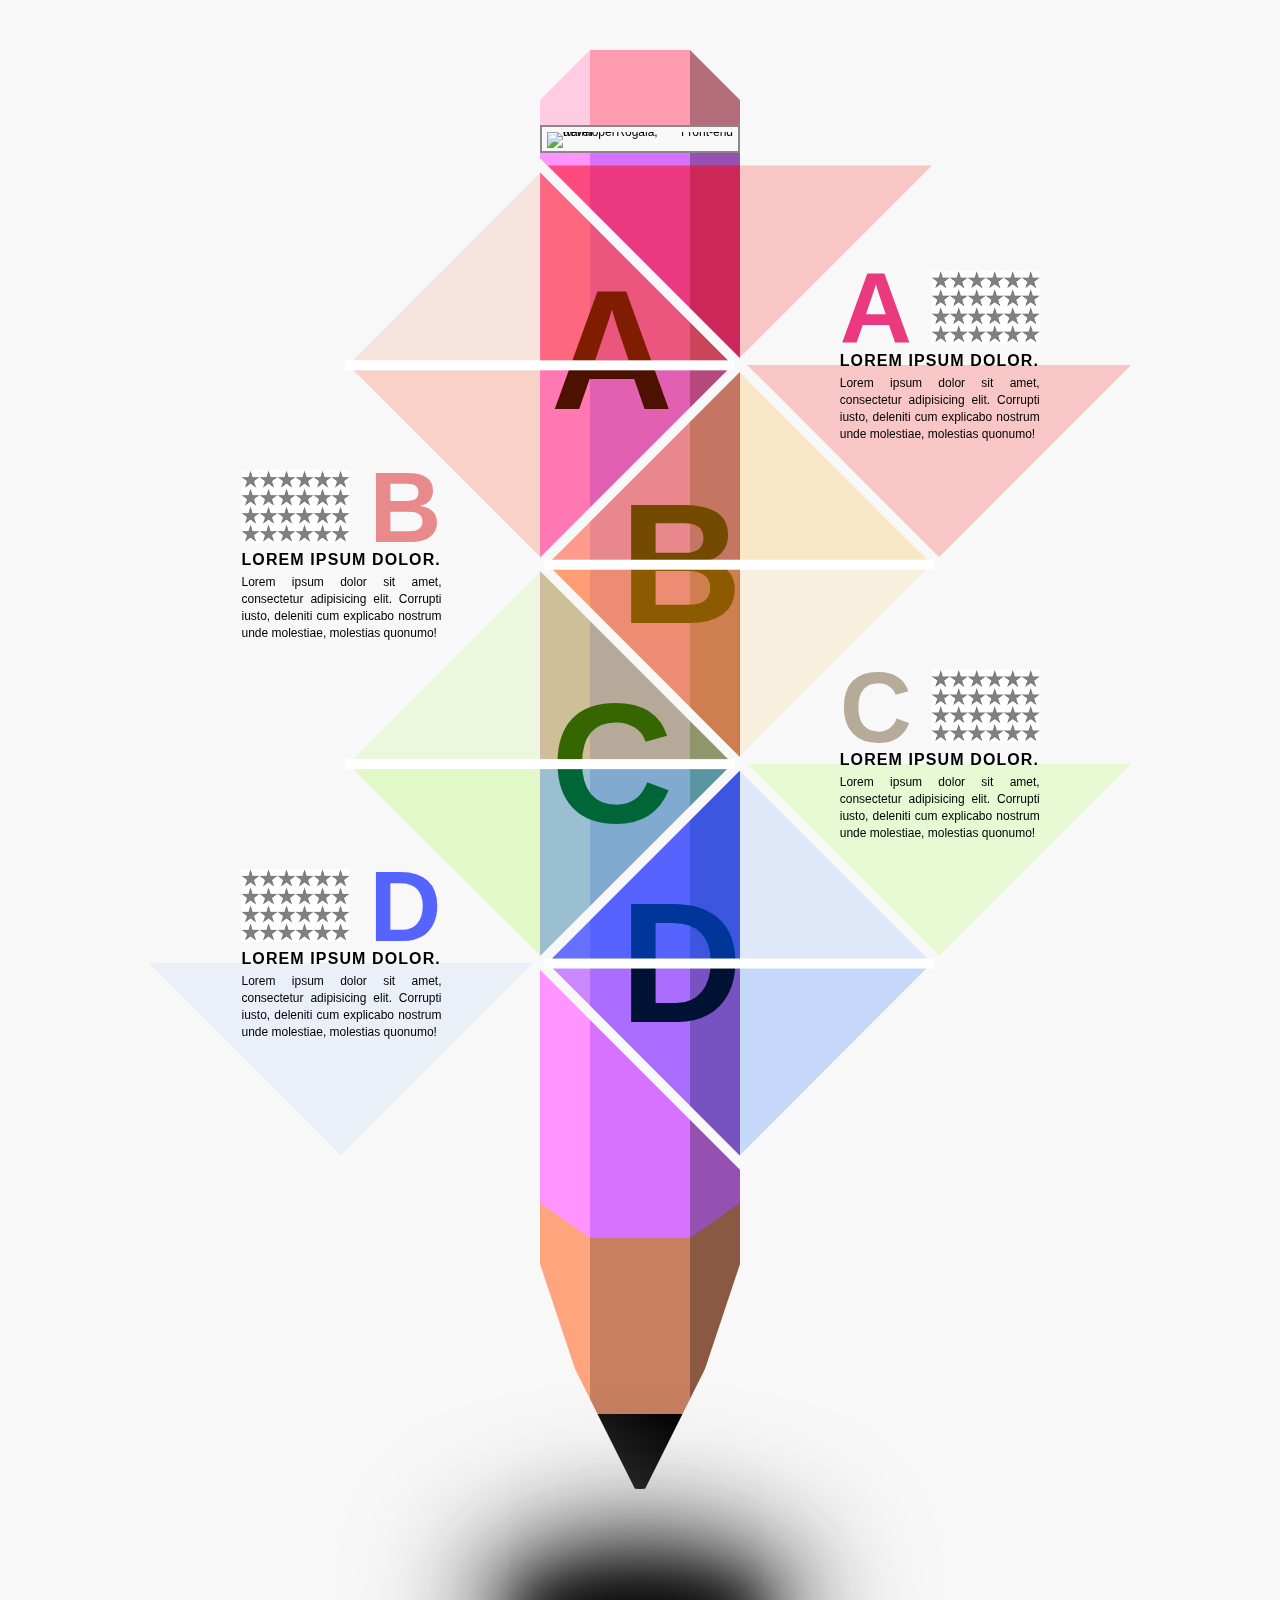
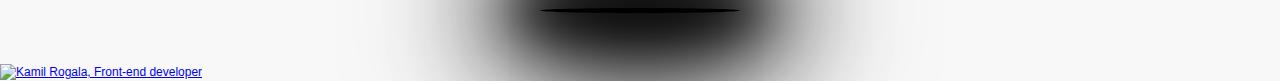
==== src/index.html @ a2311269 "Initial commit" ====
<!DOCTYPE html>
<html lang="en">
<head>
	<meta charset="UTF-8">
	<title>pencil made with CSS variables</title>
	<link rel="stylesheet" href="css/style.css">
</head>

<body>
	<div class="wrapper">
		<div class="pencil">
			<div class="rubber">
				<div class="part-1 particle"></div>
				<div class="part-2 particle"></div>
				<div class="part-3 particle"></div>
			</div>
			<div class="top-element">
				<img src="https://lab.kamilrogala.it/res/krogala.png" alt="Kamil Rogala, Front-end developer">
			</div>
			<div class="body">
				<div class="part-1 particle"></div>
				<div class="part-2 particle"></div>
				<div class="part-3 particle"></div>
			</div>
			<div class="end">
				<div class="part-1 particle"></div>
				<div class="part-2 particle"></div>
				<div class="part-3 particle"></div>
				<div class="tip"></div>
			</div>
		</div>
		<div class="shadow"></div>
		<div class="elements">
			<div class="el el-1">
			</div>
			<div class="el el-2">
				<div class="content">
					<div class="top-content flex-container">
						<div class="letter">
							<p>A</p>
						</div>
						<div class="stars"></div>
					</div>
					<div class="bottom-content">
						<h3>Lorem ipsum dolor.</h3>
						<p>Lorem ipsum dolor sit amet, consectetur adipisicing elit. Corrupti iusto, deleniti cum explicabo nostrum unde molestiae, molestias quonumo!</p>
					</div>
				</div>
			</div>
			<div class="el el-3">
			</div>
			<div class="el el-4">
			</div>
			<div class="el el-5">
			</div>
			<div class="el el-6">
				<div class="content">
					<div class="top-content flex-container">
						<div class="letter">
							<p>C</p>
						</div>
						<div class="stars"></div>
					</div>
					<div class="bottom-content">
						<h3>Lorem ipsum dolor.</h3>
						<p>Lorem ipsum dolor sit amet, consectetur adipisicing elit. Corrupti iusto, deleniti cum explicabo nostrum unde molestiae, molestias quonumo!</p>
					</div>
				</div>
			</div>
			<div class="el el-7">
				<div class="content">
					<div class="top-content flex-container">
						<div class="letter">
							<p>B</p>
						</div>
						<div class="stars"></div>
					</div>
					<div class="bottom-content">
						<h3>Lorem ipsum dolor.</h3>
						<p>Lorem ipsum dolor sit amet, consectetur adipisicing elit. Corrupti iusto, deleniti cum explicabo nostrum unde molestiae, molestias quonumo!</p>
					</div>
				</div>
				<div class="el-triangle triangle-4"></div>
			</div>
			<div class="el el-8">
			</div>
			<div class="el el-9">
			</div>
			<div class="el el-10">
			</div>
			<div class="el el-11">
				<div class="content">
					<div class="top-content flex-container">
						<div class="letter">
							<p>D</p>
						</div>
						<div class="stars"></div>
					</div>
					<div class="bottom-content">
						<h3>Lorem ipsum dolor.</h3>
						<p>Lorem ipsum dolor sit amet, consectetur adipisicing elit. Corrupti iusto, deleniti cum explicabo nostrum unde molestiae, molestias quonumo!</p>
					</div>
				</div>
			</div>
			<div class="el el-12">
			</div>
		</div>
	</div>
	<div class="bottom">
		<a href="https://kamilrogala.it" target="_blank" title="Kamil Rogala, Front-end developer"><img src="https://lab.kamilrogala.it/res/krogala.png" alt="Kamil Rogala, Front-end developer"></a>
	</div>
</body>

</html>
---- src/css/style.css ----
:root {
	--bg-color: #f8f8f8;
	--rubber-color: #ff9dae;
	--body-color: #d672ff;
	--end-color: #c77f60;
}

* {
	margin: 0;
	padding: 0
}

body {
	background: var(--bg-color);
	font-family: arial;
	font-size: 12px;
	line-height: 1.4em;
	text-align: justify;
}

img {
	max-width: 100%;
	height: auto
}

.wrapper {
	padding: 100px 0 400px;
	position: relative;
	width: 850px;
	margin: 0 auto;
}

.pencil {
	width: 200px;
	margin: 0 auto;
}

.rubber particle {
	background: var(--rubber-color);
}

.rubber .part-1::after,
.rubber .part-3::after {
	content: '';
	display: block;
	width: 0;
	height: 0;
	position: absolute;
	border: 50px solid transparent;
	border-bottom-width: 0;
	z-index: 999;
	top: -50px;
}

.rubber .part-1::after {
	left: -50px;
}

.rubber .part-3::after {
	right: -50px;
}

.rubber .part-1::after {
	border-right-color: var(--rubber-color);
}

.rubber .part-3::after {
	border-left-color: var(--rubber-color);
}

.rubber .part-2::after {
	content: '';
	display: block;
	width: 100%;
	z-index: 999;
	position: absolute;
	height: 50px;
	top: -50px;
}

.rubber .part-2::after {
	background: var(--rubber-color)
}


.top-element {
	background: #f8f8f8;
	padding: 5px 5px 3px;
	border: 2px solid #888;
	line-height: 0;
	position: relative;
	z-index: 999999;
}

.rubber,
.body,
.end {
	display: -webkit-box;
	display: -webkit-flex;
	display: -moz-box;
	display: -ms-flexbox;
	display: flex;
	position: relative;
}

.rubber {
	height: 25px;
}

.body {
	height: 1050px;
	z-index: 9999;
}

.end {
	height: 61px;
}

.particle {
	height: 100%;
	-webkit-box-flex: 1;
	-webkit-flex: 1 0 auto;
	-moz-box-flex: 1;
	-ms-flex: 1 0 auto;
	flex: 1 0 auto;
	position: relative
}

.rubber .particle {
	background: var(--rubber-color);
}

.body .particle {
	background: var(--body-color)
}

.end .particle {
	background: var(--end-color)
}

.rubber .part-1,
.body .part-1,
.end .part-1 {
	-webkit-filter: brightness(1.3);
	filter: brightness(1.3);
	max-width: 50px
}

.rubber .part-2,
.body .part-2,
.end .part-2 {
	-webkit-filter: brightness(1);
	filter: brightness(1);
}

.rubber .part-3,
.body .part-3,
.end .part-3 {
	-webkit-filter: brightness(.7);
	filter: brightness(.7);
	max-width: 50px
}

.body .part-1::after,
.end .part-1::after,
.body .part-3::after,
.end .part-3::after {
	content: '';
	display: block;
	width: 0;
	height: 0;
	position: absolute;
	border: 50px solid transparent;
	border-top-width: 0;
	z-index: 999;
}

.body .part-1::after,
.body .part-3::after {
	bottom: -35px;
	border-bottom-width: 35px;
}

.end .part-1::after,
.end .part-3::after {
	bottom: -150px;
	border-bottom-width: 150px;
}

.body .part-1::after,
.end .part-1::after {
	left: -50px;
}

.body .part-3::after,
.end .part-3::after {
	right: -50px;
}

.body .part-1::after {
	border-right-color: var(--body-color);
}

.end .part-1:after {
	border-right-color: var(--end-color);
}

.body .part-3::after {
	border-left-color: var(--body-color);
}

.end .part-3:after {
	border-left-color: var(--end-color);
}

.body .part-2::after,
.end .part-2::after {
	content: '';
	display: block;
	width: 100%;
	z-index: 999;
	position: absolute;
}

.body .part-2::after {
	height: 35px;
	bottom: -35px;
}

.end .part-2::after {
	height: 150px;
	bottom: -150px;
}

.body .part-2::after {
	background: var(--body-color)
}

.end .part-2::after {
	background: var(--end-color)
}

.tip {
	width: 100px;
	height: 75px;
	background: -webkit-gradient(linear, right top, left bottom, from(#000), to(#303030));
	background: -webkit-linear-gradient(right top, #000, #303030);
	background: -moz-linear-gradient(right top, #000, #303030);
	background: -o-linear-gradient(right top, #000, #303030);
	background: linear-gradient(to left bottom, #000, #303030);
	position: absolute;
	bottom: -225px;
	left: 50px;
	-webkit-border-radius: 0 0 150px 150px;
	-moz-border-radius: 0 0 150px 150px;
	border-radius: 0 0 150px 150px;
}

.tip::before,
.tip::after {
	content: '';
	display: block;
	position: absolute;
	top: -85px;
	width: 0;
	height: 0;
	border: 80px solid transparent;
	border-bottom-width: 0;
	border-top-width: 160px;
}

.tip::before {
	border-left-color: var(--bg-color);
	left: -35px;
}

.tip::after {
	border-right-color: var(--bg-color);
	right: -35px;
}

.shadow {
	background: #000;
	width: 200px;
	height: 5px;
	position: absolute;
	left: 50%;
	margin-left: -100px;
	bottom: 51px;
	-webkit-border-radius: 50%;
	-moz-border-radius: 50%;
	border-radius: 50%;
	-webkit-box-shadow: 0 0 50px 25px #000,
	0 0 100px 50px #202020,
	0 0 150px 50px #202020;
	-moz-box-shadow: 0 0 50px 25px #000,
	0 0 100px 50px #202020,
	0 0 150px 50px #202020;
	box-shadow: 0 0 50px 25px #000,
	0 0 100px 50px #202020,
	0 0 150px 50px #202020;
}

.elements {
	width: 100%;
	position: absolute;
	top: 100px;
	left: 0;
	display: -webkit-box;
	display: -webkit-flex;
	display: -moz-box;
	display: -ms-flexbox;
	display: flex;
	-webkit-flex-wrap: wrap;
	-ms-flex-wrap: wrap;
	flex-wrap: wrap;
	-webkit-box-align: start;
	-webkit-align-items: flex-start;
	-moz-box-align: start;
	-ms-flex-align: start;
	align-items: flex-start;
	-webkit-box-pack: center;
	-webkit-justify-content: center;
	-moz-box-pack: center;
	-ms-flex-pack: center;
	justify-content: center;
	z-index: 99999;
	-webkit-transform: rotate(45deg);
	-moz-transform: rotate(45deg);
	-ms-transform: rotate(45deg);
	-o-transform: rotate(45deg);
	transform: rotate(45deg);
}

.el {
	height: 000px;
	width: 000px;
	margin: 5px;
	border: 136px solid transparent;
	outline: 6px solid #f8f8f8;
}

/* .el::after {
	content: attr(class);
} */

.el-1 {
	border-right-color: rgba(255, 0, 0, 0.2);
	border-bottom-color: rgba(255, 0, 0, 0.5);
	outline: 0;
}

.el-2 {
	border-right-color: rgba(255, 0, 0, 0.2);
	border-bottom-color: rgba(255, 0, 0, 0.2);
}

.el-3 {}

.el-4 {
	border-top-color: rgba(255, 59, 0, 0.5);
	border-right-color: rgba(255, 59, 0, 0.3);
	border-bottom-color: rgba(255, 59, 0, 0.2);
	border-left-color: rgba(255, 59, 0, 0.1);
	outline-width: 10px;
}

.el-5 {
	border-left-color: rgba(255, 165, 0, 0.45);
	border-bottom-color: rgba(255, 165, 0, 0.55);
	border-top-color: rgba(255, 165, 0, 0.2);
	border-right-color: rgba(255, 165, 0, 0.1);
}

.el-6 {
	border-right-color: rgba(133, 255, 0, 0.15);
	border-bottom-color: rgba(133, 255, 0, 0.15);
}

.el-7 {}

.el-8 {
	border-top-color: rgba(133, 255, 0, 0.4);
	border-right-color: rgba(0, 255, 137, 0.4);
	border-bottom-color: rgba(133, 255, 0, 0.2);
	border-left-color: rgba(133, 255, 0, 0.1);
}

.el-9 {
	border-top-color: rgba(0, 90, 255, 0.1);
	border-right-color: rgba(0, 90, 255, 0.2);
	border-bottom-color: rgba(0, 90, 255, 0.2);
	border-left-color: rgba(0, 90, 255, 0.6);
	outline-width: 10px;
}

.el-10 {}

.el-11 {
	border-right-color: rgba(0, 90, 255, 0.05);
	border-bottom-color: rgba(0, 90, 255, 0.05);
}

.el-12 {
	outline: 0;
}

.content {
	-webkit-transform: rotate(-45deg) translate(-10px, -140px);
	   -moz-transform: rotate(-45deg) translate(-10px, -140px);
	    -ms-transform: rotate(-45deg) translate(-10px, -140px);
	     -o-transform: rotate(-45deg) translate(-10px, -140px);
	        transform: rotate(-45deg) translate(-10px, -140px);
	width: 200px;
	height: 170px;
}

.top-content {}

.flex-container {
	display: -webkit-box;
	display: -webkit-flex;
	display: -moz-box;
	display: -ms-flexbox;
	display: flex;
	-webkit-box-pack: justify;
	-webkit-justify-content: space-between;
	   -moz-box-pack: justify;
	    -ms-flex-pack: justify;
	        justify-content: space-between;
	-webkit-box-align: start;
	-webkit-align-items: flex-start;
	   -moz-box-align: start;
	    -ms-flex-align: start;
	        align-items: flex-start;
}

.el-7 .flex-container,
.el-11 .flex-container {
	-webkit-box-orient: horizontal;
	-webkit-box-direction: reverse;
	-webkit-flex-direction: row-reverse;
	   -moz-box-orient: horizontal;
	   -moz-box-direction: reverse;
	    -ms-flex-direction: row-reverse;
	        flex-direction: row-reverse
}

.letter {
	font-size: 100px;
	line-height: 75px;
	font-weight: 600;
}

.el-2 .letter {
	color: #eb397f
}

.el-7 .letter {
	color: #e8898c
}

.el-6 .letter {
	color: #b6aa99
}

.el-11 .letter {
	color: #5664ff
}

.letter p {
	margin: 0;
}

.stars {
	width: 108px;
	height: 73px;
	background: url(../img/stars.png) left top repeat;
	-webkit-background-size: 18px 18px;
	   -moz-background-size: 18px;
	     -o-background-size: 18px;
	        background-size: 18px;
}

.content h3 {
	text-transform: uppercase;
	font-size: 16px;
	line-height: 1.2;
	letter-spacing: 1.1px;
	margin: 5px 0;
}
.el-4::before {
    -webkit-transform: rotate(-45deg) translate(90px,-120px);
    -moz-transform: rotate(-45deg) translate(90px,-120px);
    -ms-transform: rotate(-45deg) translate(90px,-120px);
    -o-transform: rotate(-45deg) translate(90px,-120px);
    transform: rotate(-45deg) translate(90px,-120px);
    }
.el-8::before {
    -webkit-transform: rotate(-45deg) translate(90px,-105px);
       -moz-transform: rotate(-45deg) translate(90px,-105px);
        -ms-transform: rotate(-45deg) translate(90px,-105px);
         -o-transform: rotate(-45deg) translate(90px,-105px);
            transform: rotate(-45deg) translate(90px,-105px);
    }
.el-5::before,
.el-9::before {
    -webkit-transform: rotate(-45deg) translate(-40px,-105px);
       -moz-transform: rotate(-45deg) translate(-40px,-105px);
        -ms-transform: rotate(-45deg) translate(-40px,-105px);
         -o-transform: rotate(-45deg) translate(-40px,-105px);
            transform: rotate(-45deg) translate(-40px,-105px);
    }
.el-4::before,
.el-5::before,
.el-8::before,
.el-9::before {
    display: block;
    font-size: 170px;
    line-height: 175px;
    font-weight: 600;
    position: absolute;
    z-index: -1;
}

.el-4::before {
    content: 'A';
}

.el-5::before {
    content: 'B';
}

.el-8::before {
    content: 'C';
}

.el-9::before {
    content: 'D';
}

.el-4::after,
.el-5::after,
.el-8::after,
.el-9::after {
    content:'';
    display:block;
    width: 390px;
    height:10px;
    background: #fff;
    position:absolute;
    z-index:1;
    -webkit-transform:rotate(-45deg);
    -moz-transform:rotate(-45deg);
    -ms-transform:rotate(-45deg);
    -o-transform:rotate(-45deg);
    transform: rotate(-45deg) translate(-135px,-141px);
}
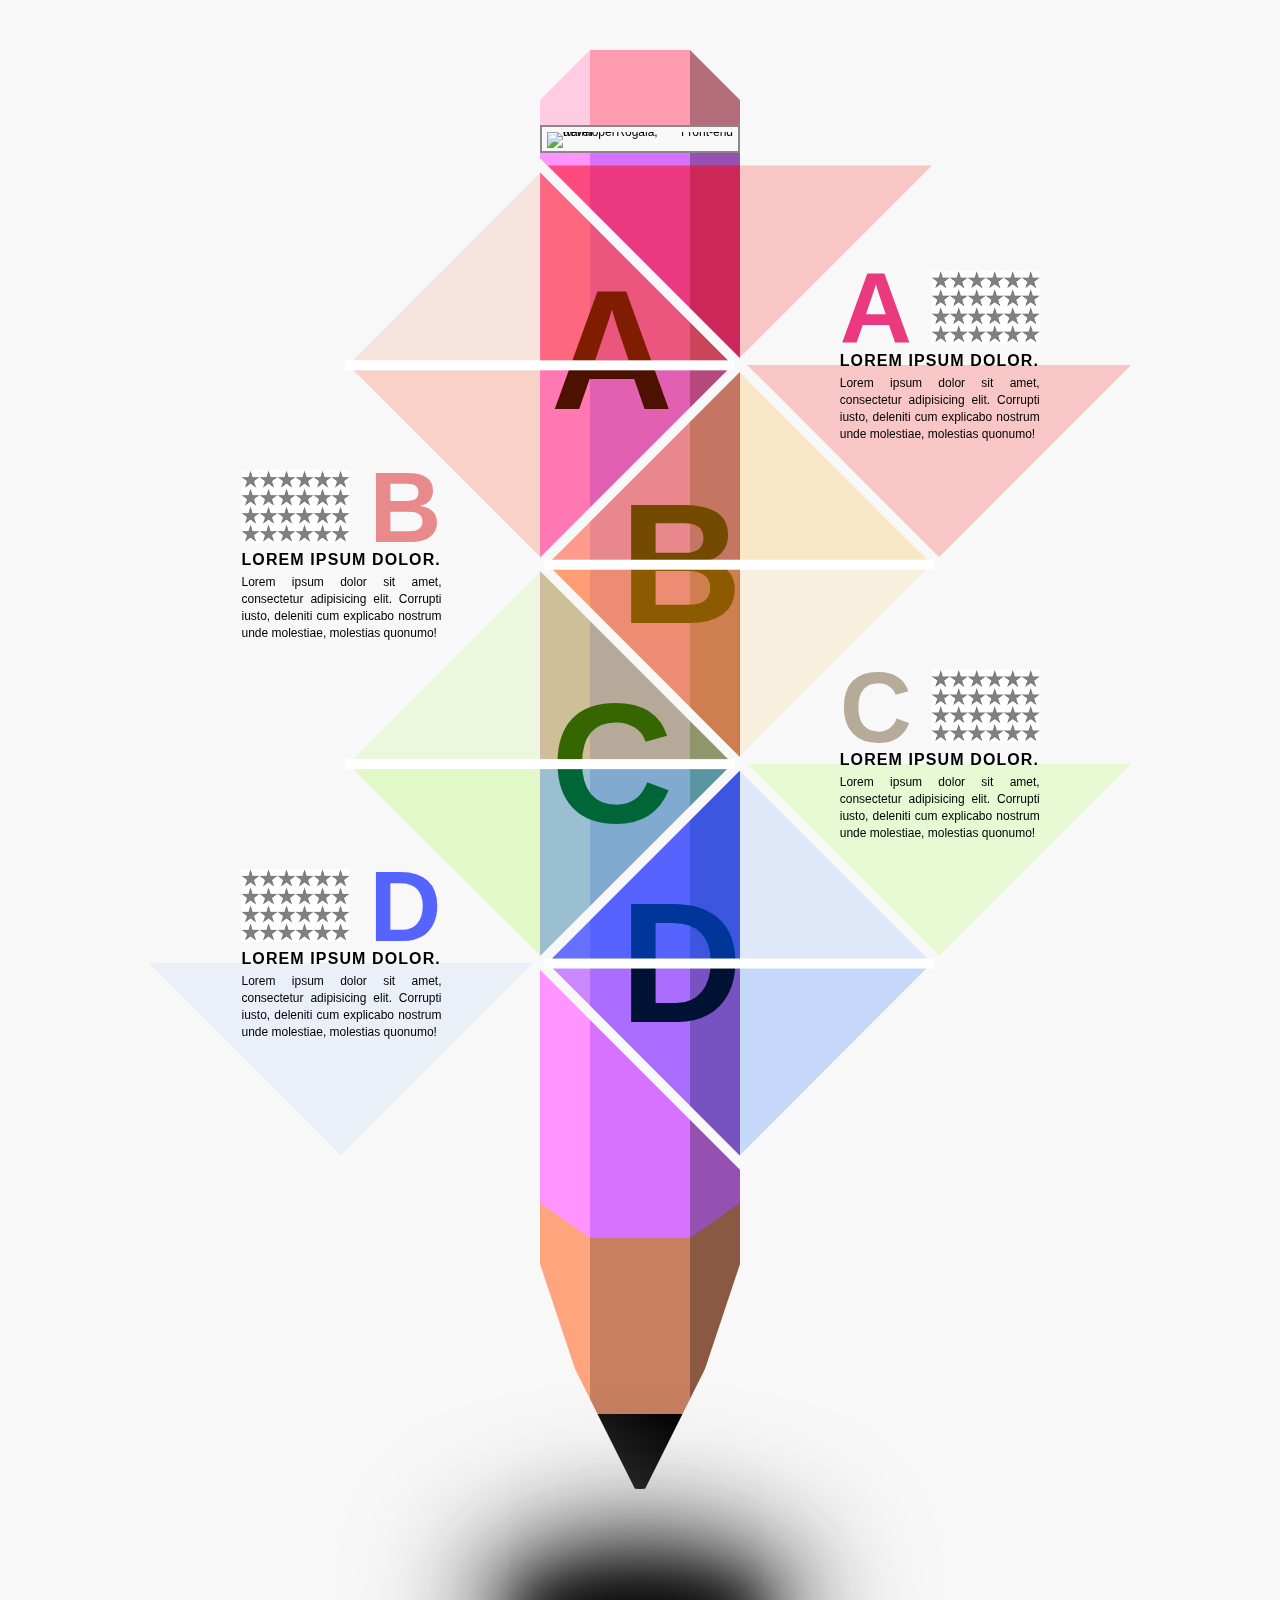
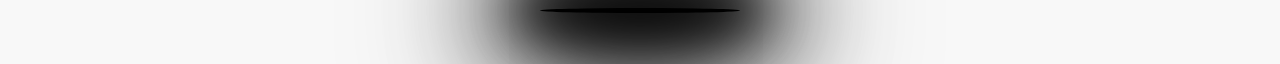
==== commit 7107cedf: "deleted my footer" ====
--- a/src/index.html
+++ b/src/index.html
@@ -106,9 +106,6 @@
 			</div>
 		</div>
 	</div>
-	<div class="bottom">
-		<a href="https://kamilrogala.it" target="_blank" title="Kamil Rogala, Front-end developer"><img src="https://lab.kamilrogala.it/res/krogala.png" alt="Kamil Rogala, Front-end developer"></a>
-	</div>
 </body>
 
 </html>
